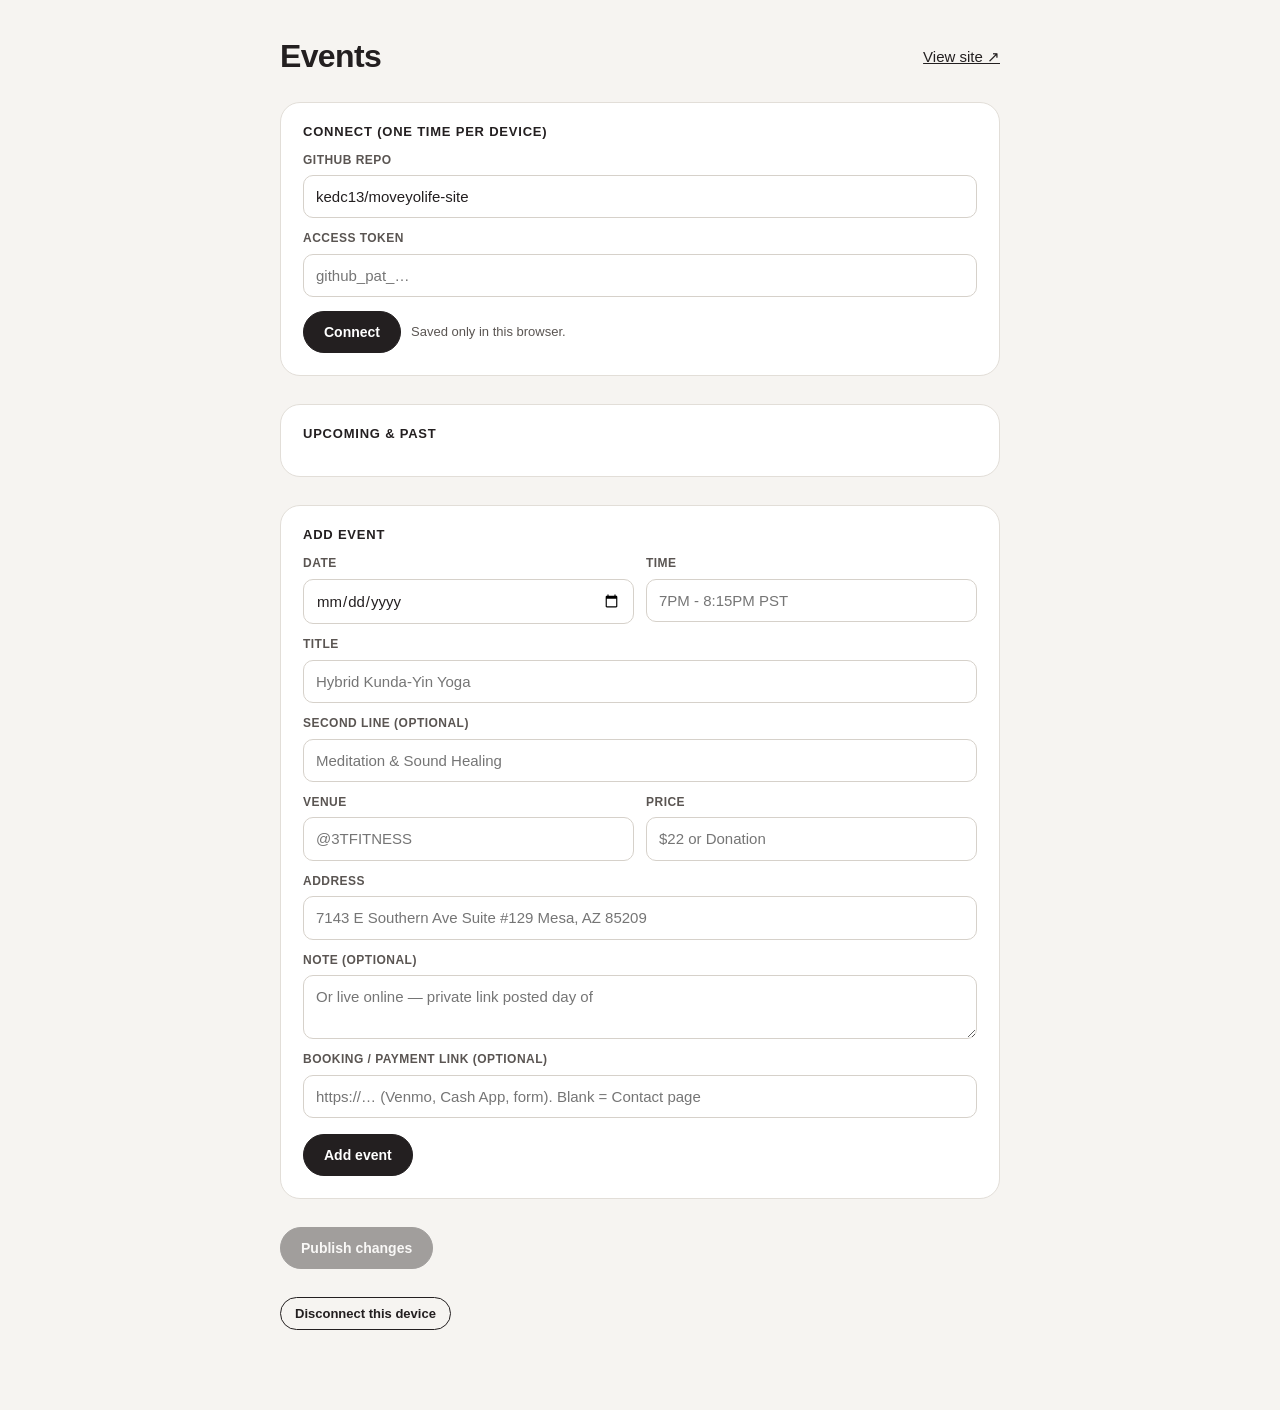
==== admin.html @ ab36c538 "Add files via upload" ====
<!doctype html>
<html><head><meta charset="utf-8"><meta name="viewport" content="width=device-width,initial-scale=1"><meta name="robots" content="noindex,nofollow"><title>MOVE YO LIFE — Events admin</title>
<style>
*{box-sizing:border-box}body{margin:0;background:#F6F4F1;color:#231F20;font:15px/1.45 Helvetica,Arial,sans-serif;-webkit-font-smoothing:antialiased}
a{color:#231F20}a:hover{color:#000}
.wrap{max-width:760px;margin:0 auto;padding:40px 20px 80px;display:flex;flex-direction:column;gap:28px}
h1{font:700 32px/1.05 Helvetica,Arial,sans-serif;letter-spacing:-.02em;margin:0}h2{font:700 13px/1 Helvetica,Arial,sans-serif;text-transform:uppercase;letter-spacing:.06em;margin:0 0 14px}
.card{background:#fff;border:1px solid #E2DED8;border-radius:20px;padding:22px}
.grid{display:grid;grid-template-columns:repeat(2,minmax(0,1fr));gap:12px}.full{grid-column:1/-1}
label{display:flex;flex-direction:column;gap:6px;font-size:12px;font-weight:700;text-transform:uppercase;letter-spacing:.04em;color:#5A5552}
input,textarea{font:400 15px/1.3 Helvetica,Arial,sans-serif;padding:11px 12px;border:1px solid #D6D1CA;border-radius:10px;background:#fff;color:#231F20;text-transform:none;letter-spacing:0}
textarea{min-height:64px;resize:vertical}
.btn{font:700 14px/1 Helvetica,Arial,sans-serif;padding:13px 20px;border-radius:999px;border:1px solid #231F20;background:transparent;color:#231F20;cursor:pointer}
.btn.ink{background:#231F20;color:#fff}.btn:disabled{opacity:.4;cursor:default}.btn.sm{padding:9px 14px;font-size:13px}
.row{display:flex;gap:10px;flex-wrap:wrap;align-items:center}
.ev{display:grid;grid-template-columns:90px minmax(0,1fr) auto;gap:14px;align-items:center;padding:14px 0;border-top:1px solid #ECE8E3}
.ev:first-child{border-top:0}.ev .d{font-weight:700;font-size:18px}.ev .m{color:#5A5552;font-size:13px}.past{opacity:.45}
#status{font-size:13px;color:#5A5552;min-height:1em}
.hide{display:none}
@media(max-width:560px){.grid{grid-template-columns:1fr}.ev{grid-template-columns:70px minmax(0,1fr)}.ev .act{grid-column:1/-1}}
</style></head>
<body><div class="wrap">
<div class="row" style="justify-content:space-between"><h1>Events</h1><a href="./" target="_blank">View site ↗</a></div>

<div class="card" id="setup">
<h2>Connect (one time per device)</h2>
<div class="grid">
<label class="full">GitHub repo<input id="repo" value="kedc13/moveyolife-site"></label>
<label class="full">Access token<input id="token" type="password" placeholder="github_pat_…"></label>
</div>
<div class="row" style="margin-top:14px"><button class="btn ink" id="connect">Connect</button><span class="m" style="font-size:13px;color:#5A5552">Saved only in this browser.</span></div>
</div>

<div id="app" class="hide" style="display:flex;flex-direction:column;gap:28px">
<div class="card"><h2>Upcoming & past</h2><div id="list"></div></div>
<div class="card">
<h2 id="formTitle">Add event</h2>
<div class="grid">
<label>Date<input id="f_day" type="date"></label>
<label>Time<input id="f_time" placeholder="7PM - 8:15PM PST"></label>
<label class="full">Title<input id="f_title" placeholder="Hybrid Kunda-Yin Yoga"></label>
<label class="full">Second line (optional)<input id="f_subtitle" placeholder="Meditation & Sound Healing"></label>
<label>Venue<input id="f_venue" placeholder="@3TFITNESS"></label>
<label>Price<input id="f_price" placeholder="$22 or Donation"></label>
<label class="full">Address<input id="f_address" placeholder="7143 E Southern Ave Suite #129 Mesa, AZ 85209"></label>
<label class="full">Note (optional)<textarea id="f_note" placeholder="Or live online — private link posted day of"></textarea></label>
<label class="full">Booking / payment link (optional)<input id="f_link" placeholder="https://… (Venmo, Cash App, form). Blank = Contact page"></label>
</div>
<div class="row" style="margin-top:16px"><button class="btn ink" id="add">Add event</button><button class="btn hide" id="cancel">Cancel edit</button></div>
</div>
<div class="row"><button class="btn ink" id="publish" disabled>Publish changes</button><span id="status"></span></div>
<div class="row"><button class="btn sm" id="logout">Disconnect this device</button></div>
</div>
</div>
<script>
const $ = id => document.getElementById(id);
const F = ["day","time","title","subtitle","venue","price","address","note","link"];
const MON = ["Jan.","Feb.","Mar.","Apr.","May","June","July","Aug.","Sept.","Oct.","Nov.","Dec."];
let events = [], sha = null, dirty = false, editing = -1;
const today = new Date().toISOString().slice(0,10);
const enc = s => btoa(unescape(encodeURIComponent(s)));
const dec = s => decodeURIComponent(escape(atob(s.replace(/\n/g,""))));
const cfg = () => ({ repo: localStorage.getItem("myl_repo") || $("repo").value.trim(), token: localStorage.getItem("myl_token") || "" });
const api = (path, opt = {}) => { const c = cfg(); return fetch("https://api.github.com/repos/" + c.repo + "/contents/" + path, { ...opt, headers: { Authorization: "Bearer " + c.token, Accept: "application/vnd.github+json", ...(opt.headers || {}) } }); };
const status = (t) => $("status").textContent = t;
const show = d => d.date || (d.day ? MON[+d.day.slice(5,7)-1] + " " + (+d.day.slice(8)) : "—");
const titleOf = e => Array.isArray(e.title) ? e.title.join(" · ") : [e.title, e.subtitle].filter(Boolean).join(" · ");
function render() {
  const sorted = events.map((e,i)=>({e,i})).sort((a,b)=>(a.e.day||"").localeCompare(b.e.day||""));
  $("list").innerHTML = sorted.length ? "" : '<p style="color:#5A5552;margin:0">No events yet. Add one below.</p>';
  sorted.forEach(({e,i}) => {
    const r = document.createElement("div"); r.className = "ev" + (e.day && e.day < today ? " past" : "");
    r.innerHTML = '<div class="d"></div><div><div style="font-weight:700"></div><div class="m"></div></div><div class="row act"><button class="btn sm">Edit</button><button class="btn sm">Delete</button></div>';
    r.children[0].textContent = show(e) + (e.day && e.day < today ? " (past)" : "");
    r.children[1].children[0].textContent = titleOf(e);
    r.children[1].children[1].textContent = [e.venue, e.time, e.price].filter(Boolean).join(" · ");
    const [ed, del] = r.querySelectorAll("button");
    ed.onclick = () => startEdit(i);
    del.onclick = () => { if (confirm("Delete “" + titleOf(e) + "”?")) { events.splice(i,1); mark(); } };
    $("list").appendChild(r);
  });
  $("publish").disabled = !dirty;
}
function mark() { dirty = true; status("Unpublished changes"); render(); }
function clearForm() { F.forEach(k => $("f_"+k).value = ""); editing = -1; $("formTitle").textContent = "Add event"; $("add").textContent = "Add event"; $("cancel").classList.add("hide"); }
function startEdit(i) {
  const e = events[i]; editing = i;
  const t = Array.isArray(e.title) ? e.title : [e.title, e.subtitle];
  F.forEach(k => $("f_"+k).value = e[k] || "");
  $("f_title").value = t[0] || ""; $("f_subtitle").value = t[1] || "";
  $("formTitle").textContent = "Edit event"; $("add").textContent = "Save edit"; $("cancel").classList.remove("hide");
  window.scrollTo({ top: $("formTitle").getBoundingClientRect().top + scrollY - 40, behavior: "smooth" });
}
$("cancel").onclick = clearForm;
$("add").onclick = () => {
  const e = {}; F.forEach(k => { const v = $("f_"+k).value.trim(); if (v) e[k] = v; });
  if (!e.day || !e.title) { alert("Date and title are required."); return; }
  if (editing >= 0) events[editing] = e; else events.push(e);
  clearForm(); mark();
};
async function load() {
  status("Loading…");
  const r = await api("events.json?ref=main&t=" + Date.now());
  if (r.status === 404) { events = []; sha = null; status("No events file yet — add events and publish."); render(); return true; }
  if (!r.ok) { status("Couldn’t connect (" + r.status + "). Check the repo name and token."); return false; }
  const j = await r.json(); sha = j.sha; events = JSON.parse(dec(j.content)); dirty = false; status("Loaded"); render(); return true;
}
$("publish").onclick = async () => {
  $("publish").disabled = true; status("Publishing…");
  const body = { message: "Update events", content: enc(JSON.stringify(events, null, 2)), branch: "main" }; if (sha) body.sha = sha;
  const r = await api("events.json", { method: "PUT", body: JSON.stringify(body) });
  if (!r.ok) { status("Publish failed (" + r.status + "). Reload and try again."); $("publish").disabled = false; return; }
  sha = (await r.json()).content.sha; dirty = false; render(); status("Published. Live on the site in about a minute.");
};
$("connect").onclick = async () => {
  localStorage.setItem("myl_repo", $("repo").value.trim()); localStorage.setItem("myl_token", $("token").value.trim());
  if (await load()) { $("setup").classList.add("hide"); $("app").classList.remove("hide"); } else localStorage.removeItem("myl_token");
};
$("logout").onclick = () => { localStorage.removeItem("myl_token"); location.reload(); };
window.onbeforeunload = () => dirty ? "You have unpublished changes." : undefined;
if (cfg().token) load().then(ok => { if (ok) { $("setup").classList.add("hide"); $("app").classList.remove("hide"); } });
</script>
</body></html>
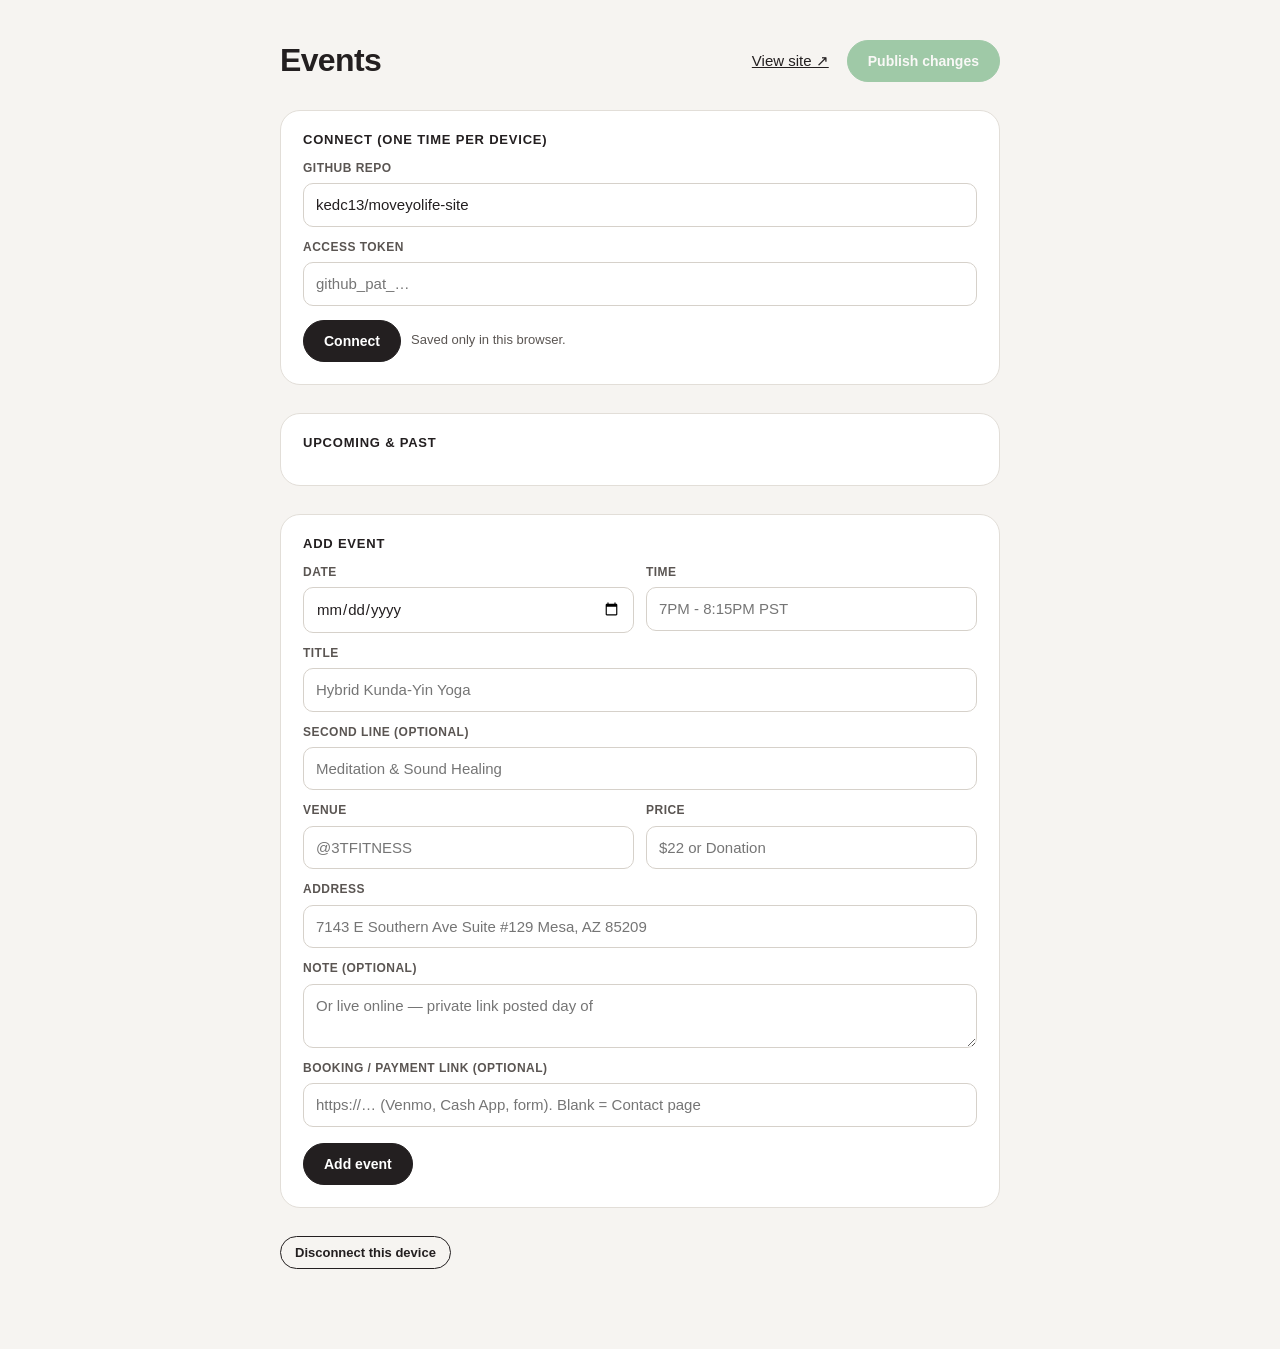
==== commit f73c5297: "Add files via upload" ====
--- a/admin.html
+++ b/admin.html
@@ -11,7 +11,7 @@
 input,textarea{font:400 15px/1.3 Helvetica,Arial,sans-serif;padding:11px 12px;border:1px solid #D6D1CA;border-radius:10px;background:#fff;color:#231F20;text-transform:none;letter-spacing:0}
 textarea{min-height:64px;resize:vertical}
 .btn{font:700 14px/1 Helvetica,Arial,sans-serif;padding:13px 20px;border-radius:999px;border:1px solid #231F20;background:transparent;color:#231F20;cursor:pointer}
-.btn.ink{background:#231F20;color:#fff}.btn:disabled{opacity:.4;cursor:default}.btn.sm{padding:9px 14px;font-size:13px}
+.btn.ink{background:#231F20;color:#fff}.btn.pub{background:#1F8A3B;border-color:#1F8A3B;color:#fff}.btn.pub:not(:disabled):hover{background:#18722F}.btn:disabled{opacity:.4;cursor:default}.btn.sm{padding:9px 14px;font-size:13px}
 .row{display:flex;gap:10px;flex-wrap:wrap;align-items:center}
 .ev{display:grid;grid-template-columns:90px minmax(0,1fr) auto;gap:14px;align-items:center;padding:14px 0;border-top:1px solid #ECE8E3}
 .ev:first-child{border-top:0}.ev .d{font-weight:700;font-size:18px}.ev .m{color:#5A5552;font-size:13px}.past{opacity:.45}
@@ -20,7 +20,7 @@
 @media(max-width:560px){.grid{grid-template-columns:1fr}.ev{grid-template-columns:70px minmax(0,1fr)}.ev .act{grid-column:1/-1}}
 </style></head>
 <body><div class="wrap">
-<div class="row" style="justify-content:space-between"><h1>Events</h1><a href="./" target="_blank">View site ↗</a></div>
+<div class="row" style="justify-content:space-between;position:sticky;top:0;z-index:5;background:#F6F4F1;padding:12px 0;margin:-12px 0"><h1>Events</h1><div class="row" style="gap:18px"><span id="status"></span><a href="./" target="_blank">View site ↗</a><button class="btn pub" id="publish" disabled>Publish changes</button></div></div>
 
 <div class="card" id="setup">
 <h2>Connect (one time per device)</h2>
@@ -48,7 +48,6 @@
 </div>
 <div class="row" style="margin-top:16px"><button class="btn ink" id="add">Add event</button><button class="btn hide" id="cancel">Cancel edit</button></div>
 </div>
-<div class="row"><button class="btn ink" id="publish" disabled>Publish changes</button><span id="status"></span></div>
 <div class="row"><button class="btn sm" id="logout">Disconnect this device</button></div>
 </div>
 </div>
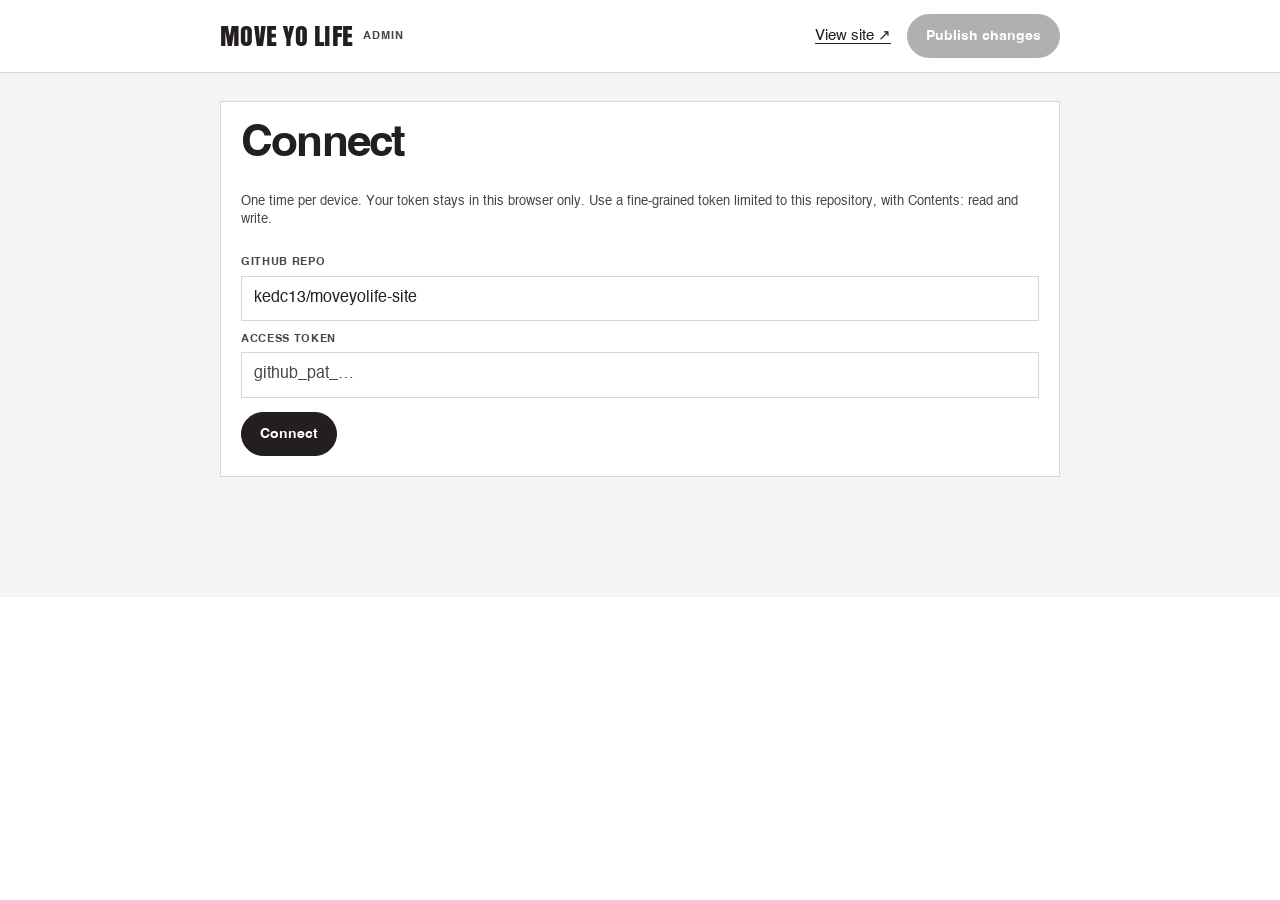
==== commit 8428be2b: "Add files via upload" ====
--- a/admin.html
+++ b/admin.html
@@ -1,122 +1,325 @@
 <!doctype html>
-<html><head><meta charset="utf-8"><meta name="viewport" content="width=device-width,initial-scale=1"><meta name="robots" content="noindex,nofollow"><title>MOVE YO LIFE — Events admin</title>
+<html lang="en"><head><meta charset="utf-8"><meta name="viewport" content="width=device-width,initial-scale=1">
+<meta name="robots" content="noindex,nofollow"><title>MOVE YO LIFE — Admin</title>
+<link rel="icon" href="favicon.png" type="image/png">
+<link rel="stylesheet" href="css/site.css">
 <style>
-*{box-sizing:border-box}body{margin:0;background:#F6F4F1;color:#231F20;font:15px/1.45 Helvetica,Arial,sans-serif;-webkit-font-smoothing:antialiased}
-a{color:#231F20}a:hover{color:#000}
-.wrap{max-width:760px;margin:0 auto;padding:40px 20px 80px;display:flex;flex-direction:column;gap:28px}
-h1{font:700 32px/1.05 Helvetica,Arial,sans-serif;letter-spacing:-.02em;margin:0}h2{font:700 13px/1 Helvetica,Arial,sans-serif;text-transform:uppercase;letter-spacing:.06em;margin:0 0 14px}
-.card{background:#fff;border:1px solid #E2DED8;border-radius:20px;padding:22px}
+*{box-sizing:border-box}
+body{margin:0;padding:0!important;background:var(--myl-paper);color:var(--myl-ink);font:400 15px/1.45 var(--font-sans)}
+a{color:var(--myl-ink)}
+.top{position:sticky;top:0;z-index:10;background:var(--myl-white);border-bottom:1px solid var(--myl-rule)}
+.bar{max-width:880px;margin:0 auto;padding:14px 20px;display:flex;align-items:center;gap:16px;flex-wrap:wrap}
+.brand{font:400 26px/1 var(--font-impact);text-transform:uppercase;letter-spacing:.01em;margin-right:auto}
+.brand small{font:700 11px/1 var(--font-sans);letter-spacing:.08em;margin-left:10px;color:var(--myl-graphite);vertical-align:middle}
+#status{font-size:13px;color:var(--myl-graphite)}
+.tabs{max-width:880px;margin:0 auto;padding:0 20px;display:flex;gap:4px;overflow-x:auto}
+.tab{font:700 14px/1 var(--font-sans);padding:14px 14px 12px;border:0;border-bottom:2px solid transparent;background:none;color:var(--myl-graphite);cursor:pointer;white-space:nowrap}
+.tab[aria-selected=true]{color:var(--myl-ink);border-color:var(--myl-ink)}
+.tab .dot{display:inline-block;width:7px;height:7px;border-radius:9px;background:var(--myl-apricot);margin-left:6px;vertical-align:2px}
+main{max-width:880px;margin:0 auto;padding:28px 20px 120px;display:flex;flex-direction:column;gap:20px}
+h1{font:700 clamp(30px,5vw,44px)/1 var(--font-sans);letter-spacing:-.04em;margin:0}
+.lead{font:400 20px/1.25 var(--font-serif);margin:6px 0 0;color:var(--myl-graphite)}
+.card{background:var(--myl-white);border:1px solid var(--myl-rule);padding:20px;display:flex;flex-direction:column;gap:14px}
+.card.past{opacity:.55}
+.card-h{display:flex;align-items:center;gap:10px}
+.card-h b{font:700 11px/1 var(--font-sans);letter-spacing:.08em;text-transform:uppercase;color:var(--myl-graphite);margin-right:auto}
 .grid{display:grid;grid-template-columns:repeat(2,minmax(0,1fr));gap:12px}.full{grid-column:1/-1}
-label{display:flex;flex-direction:column;gap:6px;font-size:12px;font-weight:700;text-transform:uppercase;letter-spacing:.04em;color:#5A5552}
-input,textarea{font:400 15px/1.3 Helvetica,Arial,sans-serif;padding:11px 12px;border:1px solid #D6D1CA;border-radius:10px;background:#fff;color:#231F20;text-transform:none;letter-spacing:0}
-textarea{min-height:64px;resize:vertical}
-.btn{font:700 14px/1 Helvetica,Arial,sans-serif;padding:13px 20px;border-radius:999px;border:1px solid #231F20;background:transparent;color:#231F20;cursor:pointer}
-.btn.ink{background:#231F20;color:#fff}.btn.pub{background:#1F8A3B;border-color:#1F8A3B;color:#fff}.btn.pub:not(:disabled):hover{background:#18722F}.btn:disabled{opacity:.4;cursor:default}.btn.sm{padding:9px 14px;font-size:13px}
+label{display:flex;flex-direction:column;gap:6px;font:700 11px/1.2 var(--font-sans);text-transform:uppercase;letter-spacing:.06em;color:var(--myl-graphite)}
+label.chk{flex-direction:row;align-items:center;gap:8px;text-transform:none;letter-spacing:0;font-size:14px;color:var(--myl-ink)}
+input:not([type=checkbox]),textarea,select{font:400 16px/1.35 var(--font-sans);padding:11px 12px;border:1px solid var(--myl-rule);border-radius:0;background:var(--myl-white);color:var(--myl-ink);text-transform:none;letter-spacing:0;width:100%}
+input:focus,textarea:focus,select:focus,button:focus-visible{outline:2px solid var(--myl-ink);outline-offset:1px}
+textarea{min-height:84px;resize:vertical}
+.hint{font:400 13px/1.4 var(--font-sans);text-transform:none;letter-spacing:0;color:var(--myl-graphite)}
+.btn{font:700 14px/1 var(--font-sans);padding:12px 18px;border-radius:999px;border:1px solid var(--myl-ink);background:transparent;color:var(--myl-ink);cursor:pointer;min-height:44px}
+.btn:hover{background:var(--myl-mist)}
+.btn.ink{background:var(--myl-ink);color:var(--myl-white)}.btn.ink:hover{background:#000}
+.btn.sm{padding:8px 12px;min-height:34px;font-size:13px}
+.btn.icon{width:34px;min-height:34px;padding:0}
+.btn:disabled{opacity:.35;cursor:default;background:transparent}
+.btn.ink:disabled{background:var(--myl-ink)}
 .row{display:flex;gap:10px;flex-wrap:wrap;align-items:center}
-.ev{display:grid;grid-template-columns:90px minmax(0,1fr) auto;gap:14px;align-items:center;padding:14px 0;border-top:1px solid #ECE8E3}
-.ev:first-child{border-top:0}.ev .d{font-weight:700;font-size:18px}.ev .m{color:#5A5552;font-size:13px}.past{opacity:.45}
-#status{font-size:13px;color:#5A5552;min-height:1em}
-.hide{display:none}
-@media(max-width:560px){.grid{grid-template-columns:1fr}.ev{grid-template-columns:70px minmax(0,1fr)}.ev .act{grid-column:1/-1}}
+.photo{display:flex;gap:14px;align-items:center}
+.thumb{width:88px;height:110px;flex:none;background:var(--myl-mist) center/cover no-repeat;display:flex;align-items:center;justify-content:center;font:700 10px/1.2 var(--font-sans);color:var(--myl-graphite);text-align:center;padding:6px;text-transform:uppercase;letter-spacing:.06em}
+.thumb.empty{border:1px dashed var(--myl-graphite);background:none}
+dialog{border:0;padding:0;max-width:min(720px,94vw);width:100%}
+dialog::backdrop{background:rgba(20,18,17,.7)}
+.lib{display:grid;grid-template-columns:repeat(auto-fill,minmax(110px,1fr));gap:10px;padding:18px;max-height:70vh;overflow:auto}
+.lib button{border:0;padding:0;aspect-ratio:4/5;background:var(--myl-mist) center/cover no-repeat;cursor:pointer}
+.lib button:hover{outline:3px solid var(--myl-ink)}
+.hide{display:none!important}
+.empty-state{color:var(--myl-graphite);margin:0}
+@media(max-width:600px){.grid{grid-template-columns:1fr}}
 </style></head>
-<body><div class="wrap">
-<div class="row" style="justify-content:space-between;position:sticky;top:0;z-index:5;background:#F6F4F1;padding:12px 0;margin:-12px 0"><h1>Events</h1><div class="row" style="gap:18px"><span id="status"></span><a href="./" target="_blank">View site ↗</a><button class="btn pub" id="publish" disabled>Publish changes</button></div></div>
-
-<div class="card" id="setup">
-<h2>Connect (one time per device)</h2>
-<div class="grid">
-<label class="full">GitHub repo<input id="repo" value="kedc13/moveyolife-site"></label>
-<label class="full">Access token<input id="token" type="password" placeholder="github_pat_…"></label>
-</div>
-<div class="row" style="margin-top:14px"><button class="btn ink" id="connect">Connect</button><span class="m" style="font-size:13px;color:#5A5552">Saved only in this browser.</span></div>
-</div>
-
-<div id="app" class="hide" style="display:flex;flex-direction:column;gap:28px">
-<div class="card"><h2>Upcoming & past</h2><div id="list"></div></div>
-<div class="card">
-<h2 id="formTitle">Add event</h2>
-<div class="grid">
-<label>Date<input id="f_day" type="date"></label>
-<label>Time<input id="f_time" placeholder="7PM - 8:15PM PST"></label>
-<label class="full">Title<input id="f_title" placeholder="Hybrid Kunda-Yin Yoga"></label>
-<label class="full">Second line (optional)<input id="f_subtitle" placeholder="Meditation & Sound Healing"></label>
-<label>Venue<input id="f_venue" placeholder="@3TFITNESS"></label>
-<label>Price<input id="f_price" placeholder="$22 or Donation"></label>
-<label class="full">Address<input id="f_address" placeholder="7143 E Southern Ave Suite #129 Mesa, AZ 85209"></label>
-<label class="full">Note (optional)<textarea id="f_note" placeholder="Or live online — private link posted day of"></textarea></label>
-<label class="full">Booking / payment link (optional)<input id="f_link" placeholder="https://… (Venmo, Cash App, form). Blank = Contact page"></label>
-</div>
-<div class="row" style="margin-top:16px"><button class="btn ink" id="add">Add event</button><button class="btn hide" id="cancel">Cancel edit</button></div>
-</div>
-<div class="row"><button class="btn sm" id="logout">Disconnect this device</button></div>
-</div>
-</div>
+<body>
+<header class="top">
+  <div class="bar"><div class="brand">Move yo life<small>ADMIN</small></div>
+    <span id="status" role="status"></span><a href="./" target="_blank" rel="noopener">View site ↗</a>
+    <button class="btn ink" id="publish" disabled>Publish changes</button></div>
+  <nav class="tabs hide" id="tabs" role="tablist"></nav>
+</header>
+<main>
+  <section class="card" id="setup">
+    <h1>Connect</h1>
+    <p class="hint">One time per device. Your token stays in this browser only. Use a fine-grained token limited to this repository, with Contents: read and write.</p>
+    <div class="grid">
+      <label class="full">GitHub repo<input id="repo" value="kedc13/moveyolife-site" autocomplete="off"></label>
+      <label class="full">Access token<input id="token" type="password" placeholder="github_pat_…" autocomplete="off"></label>
+    </div>
+    <div class="row"><button class="btn ink" id="connect">Connect</button></div>
+  </section>
+  <div id="view" class="hide" style="display:flex;flex-direction:column;gap:20px"></div>
+  <div class="row hide" id="foot"><button class="btn sm" id="logout">Disconnect this device</button></div>
+</main>
+<dialog id="libDlg"><div class="row" style="justify-content:space-between;padding:14px 18px;border-bottom:1px solid var(--myl-rule)"><b>Choose a photo</b><button class="btn sm" id="libClose">Close</button></div><div class="lib" id="lib"></div></dialog>
+<input type="file" id="file" accept="image/*" class="hide">
 <script>
+(() => {
 const $ = id => document.getElementById(id);
-const F = ["day","time","title","subtitle","venue","price","address","note","link"];
+const el = (tag, attrs = {}, ...kids) => { const n = document.createElement(tag); for (const [k, v] of Object.entries(attrs)) { if (k === "class") n.className = v; else if (k.startsWith("on")) n.addEventListener(k.slice(2), v); else if (v !== false && v != null) n.setAttribute(k, v === true ? "" : v); } kids.flat().forEach(k => n.append(k && k.nodeType ? k : document.createTextNode(k ?? ""))); return n; };
 const MON = ["Jan.","Feb.","Mar.","Apr.","May","June","July","Aug.","Sept.","Oct.","Nov.","Dec."];
-let events = [], sha = null, dirty = false, editing = -1;
-const today = new Date().toISOString().slice(0,10);
+const today = new Date().toISOString().slice(0, 10);
+const LIB = Array.from({ length: 10 }, (_, i) => "images/photo-" + String(i + 1).padStart(2, "0") + "-1600.webp");
 const enc = s => btoa(unescape(encodeURIComponent(s)));
-const dec = s => decodeURIComponent(escape(atob(s.replace(/\n/g,""))));
-const cfg = () => ({ repo: localStorage.getItem("myl_repo") || $("repo").value.trim(), token: localStorage.getItem("myl_token") || "" });
+const dec = s => decodeURIComponent(escape(atob(s.replace(/\n/g, ""))));
+const store = { get: k => { try { return localStorage.getItem(k); } catch (e) { return null; } }, set: (k, v) => { try { localStorage.setItem(k, v); } catch (e) {} }, del: k => { try { localStorage.removeItem(k); } catch (e) {} } };
+const cfg = () => ({ repo: store.get("myl_repo") || $("repo").value.trim(), token: store.get("myl_token") || "" });
 const api = (path, opt = {}) => { const c = cfg(); return fetch("https://api.github.com/repos/" + c.repo + "/contents/" + path, { ...opt, headers: { Authorization: "Bearer " + c.token, Accept: "application/vnd.github+json", ...(opt.headers || {}) } }); };
-const status = (t) => $("status").textContent = t;
-const show = d => d.date || (d.day ? MON[+d.day.slice(5,7)-1] + " " + (+d.day.slice(8)) : "—");
-const titleOf = e => Array.isArray(e.title) ? e.title.join(" · ") : [e.title, e.subtitle].filter(Boolean).join(" · ");
-function render() {
-  const sorted = events.map((e,i)=>({e,i})).sort((a,b)=>(a.e.day||"").localeCompare(b.e.day||""));
-  $("list").innerHTML = sorted.length ? "" : '<p style="color:#5A5552;margin:0">No events yet. Add one below.</p>';
-  sorted.forEach(({e,i}) => {
-    const r = document.createElement("div"); r.className = "ev" + (e.day && e.day < today ? " past" : "");
-    r.innerHTML = '<div class="d"></div><div><div style="font-weight:700"></div><div class="m"></div></div><div class="row act"><button class="btn sm">Edit</button><button class="btn sm">Delete</button></div>';
-    r.children[0].textContent = show(e) + (e.day && e.day < today ? " (past)" : "");
-    r.children[1].children[0].textContent = titleOf(e);
-    r.children[1].children[1].textContent = [e.venue, e.time, e.price].filter(Boolean).join(" · ");
-    const [ed, del] = r.querySelectorAll("button");
-    ed.onclick = () => startEdit(i);
-    del.onclick = () => { if (confirm("Delete “" + titleOf(e) + "”?")) { events.splice(i,1); mark(); } };
-    $("list").appendChild(r);
+const status = t => $("status").textContent = t;
+const preview = {}; // path -> local object URL for images uploaded this session (before the site redeploys)
+const imgURL = p => !p ? "" : preview[p] || (/^images\//.test(p) ? p.replace(/-1600\.webp$/, "-800.webp") : "");
+
+// ---------- data ----------
+const files = { events: { path: "events.json", data: [], sha: null, dirty: false }, content: { path: "content.json", data: {}, sha: null, dirty: false } };
+const TABS = [
+  { id: "events", label: "Events", file: "events" },
+  { id: "confessions", label: "Confessionals", file: "content" },
+  { id: "offers", label: "Experience", file: "content" },
+  { id: "shop", label: "Shop", file: "content" }
+];
+let tab = "events";
+const dirtyTabs = new Set();
+function mark(f) { files[f].dirty = true; dirtyTabs.add(tab); status("Unpublished changes"); $("publish").disabled = false; drawTabs(); }
+
+async function loadFile(f) {
+  const r = await api(files[f].path + "?ref=main&t=" + Date.now());
+  if (r.status === 404) { files[f].sha = null; files[f].data = f === "events" ? [] : {}; return true; }
+  if (!r.ok) throw new Error(r.status);
+  const j = await r.json(); files[f].sha = j.sha; files[f].data = JSON.parse(dec(j.content)); files[f].dirty = false; return true;
+}
+function normEvents(list) {
+  return (Array.isArray(list) ? list : []).map(e => {
+    const o = { ...e };
+    if (Array.isArray(o.title)) { o.subtitle = o.subtitle || o.title[1] || ""; o.title = o.title[0] || ""; }
+    return o;
   });
-  $("publish").disabled = !dirty;
-}
-function mark() { dirty = true; status("Unpublished changes"); render(); }
-function clearForm() { F.forEach(k => $("f_"+k).value = ""); editing = -1; $("formTitle").textContent = "Add event"; $("add").textContent = "Add event"; $("cancel").classList.add("hide"); }
-function startEdit(i) {
-  const e = events[i]; editing = i;
-  const t = Array.isArray(e.title) ? e.title : [e.title, e.subtitle];
-  F.forEach(k => $("f_"+k).value = e[k] || "");
-  $("f_title").value = t[0] || ""; $("f_subtitle").value = t[1] || "";
-  $("formTitle").textContent = "Edit event"; $("add").textContent = "Save edit"; $("cancel").classList.remove("hide");
-  window.scrollTo({ top: $("formTitle").getBoundingClientRect().top + scrollY - 40, behavior: "smooth" });
-}
-$("cancel").onclick = clearForm;
-$("add").onclick = () => {
-  const e = {}; F.forEach(k => { const v = $("f_"+k).value.trim(); if (v) e[k] = v; });
-  if (!e.day || !e.title) { alert("Date and title are required."); return; }
-  if (editing >= 0) events[editing] = e; else events.push(e);
-  clearForm(); mark();
-};
-async function load() {
+}
+async function loadAll() {
   status("Loading…");
-  const r = await api("events.json?ref=main&t=" + Date.now());
-  if (r.status === 404) { events = []; sha = null; status("No events file yet — add events and publish."); render(); return true; }
-  if (!r.ok) { status("Couldn’t connect (" + r.status + "). Check the repo name and token."); return false; }
-  const j = await r.json(); sha = j.sha; events = JSON.parse(dec(j.content)); dirty = false; status("Loaded"); render(); return true;
+  try { await loadFile("events"); await loadFile("content"); }
+  catch (e) { status("Couldn’t connect (" + e.message + "). Check the repo name and token."); return false; }
+  files.events.data = normEvents(files.events.data);
+  const c = files.content.data; ["confessions", "offers", "apparel", "online"].forEach(k => { if (!Array.isArray(c[k])) c[k] = []; });
+  status("All changes published"); return true;
+}
+async function putFile(path, base64, sha, message) {
+  const body = { message, content: base64, branch: "main" }; if (sha) body.sha = sha;
+  const r = await api(path, { method: "PUT", body: JSON.stringify(body) });
+  if (!r.ok) throw new Error(r.status);
+  return (await r.json()).content.sha;
 }
 $("publish").onclick = async () => {
   $("publish").disabled = true; status("Publishing…");
-  const body = { message: "Update events", content: enc(JSON.stringify(events, null, 2)), branch: "main" }; if (sha) body.sha = sha;
-  const r = await api("events.json", { method: "PUT", body: JSON.stringify(body) });
-  if (!r.ok) { status("Publish failed (" + r.status + "). Reload and try again."); $("publish").disabled = false; return; }
-  sha = (await r.json()).content.sha; dirty = false; render(); status("Published. Live on the site in about a minute.");
+  try {
+    for (const f of ["events", "content"]) {
+      if (!files[f].dirty) continue;
+      let data = files[f].data;
+      if (f === "events") data = data.filter(e => !(e.day && e.day < today)).map(e => { const o = {}; for (const [k, v] of Object.entries(e)) if (v !== "" && v != null) o[k] = v; return o; });
+      files[f].sha = await putFile(files[f].path, enc(JSON.stringify(data, null, 2) + "\n"), files[f].sha, "Update " + files[f].path + " from admin");
+      files[f].dirty = false;
+    }
+    dirtyTabs.clear(); status("Published. Live on the site in about a minute."); drawTabs();
+  } catch (e) {
+    status(e.message === "409" ? "Someone else published first. Reload this page, then redo your edit." : "Publish failed (" + e.message + "). Try again.");
+    $("publish").disabled = false;
+  }
 };
+
+// ---------- image upload ----------
+let pickCb = null;
+$("file").onchange = async () => {
+  const f = $("file").files[0]; $("file").value = ""; if (!f || !pickCb) return;
+  const cb = pickCb; pickCb = null;
+  try {
+    status("Preparing photo…");
+    const bmp = await createImageBitmap(f);
+    const s = Math.min(1, 1600 / Math.max(bmp.width, bmp.height));
+    const cv = document.createElement("canvas"); cv.width = Math.round(bmp.width * s); cv.height = Math.round(bmp.height * s);
+    cv.getContext("2d").drawImage(bmp, 0, 0, cv.width, cv.height);
+    const blob = await new Promise(r => cv.toBlob(r, "image/webp", 0.8));
+    const b64 = await new Promise(r => { const fr = new FileReader(); fr.onload = () => r(fr.result.split(",")[1]); fr.readAsDataURL(blob); });
+    const slug = (f.name.replace(/\.[^.]+$/, "").toLowerCase().replace(/[^a-z0-9]+/g, "-").replace(/^-|-$/g, "") || "photo").slice(0, 40);
+    const path = "images/uploads/" + slug + "-" + Date.now().toString(36) + ".webp";
+    status("Uploading photo…");
+    await putFile(path, b64, null, "Upload " + path + " from admin");
+    preview[path] = URL.createObjectURL(blob);
+    status("Photo uploaded. Publish to put it on the site.");
+    cb(path);
+  } catch (e) { status("Photo upload failed (" + e.message + ")."); }
+};
+function openLib(cb) {
+  const lib = $("lib"); lib.replaceChildren();
+  LIB.forEach(p => lib.append(el("button", { type: "button", "aria-label": p, style: "background-image:url('" + imgURL(p) + "')", onclick: () => { $("libDlg").close(); cb(p); } })));
+  $("libDlg").showModal();
+}
+$("libClose").onclick = () => $("libDlg").close();
+
+function photoField(label, value, onChange, opts = {}) {
+  const thumb = el("div", { class: "thumb" + (value ? "" : " empty") });
+  const paint = v => { const u = imgURL(v); thumb.className = "thumb" + (v ? "" : " empty"); thumb.style.backgroundImage = u ? "url('" + u + "')" : ""; thumb.textContent = v ? (u ? "" : "Default photo") : (opts.emptyText || "No photo"); };
+  paint(value);
+  const set = v => { paint(v); onChange(v); };
+  return el("div", { class: "full" }, el("label", {}, label),
+    el("div", { class: "photo", style: "margin-top:6px" }, thumb,
+      el("div", { class: "row" },
+        el("button", { class: "btn sm", type: "button", onclick: () => { pickCb = set; $("file").click(); } }, "Upload"),
+        opts.library === false ? "" : el("button", { class: "btn sm", type: "button", onclick: () => openLib(set) }, "Library"),
+        el("button", { class: "btn sm", type: "button", onclick: () => set("") }, "Remove"))),
+    opts.hint ? el("p", { class: "hint", style: "margin:8px 0 0" }, opts.hint) : "");
+}
+function input(label, value, onInput, attrs = {}) {
+  const i = el(attrs.multiline ? "textarea" : "input", { ...attrs, multiline: null });
+  i.value = value || ""; i.addEventListener("input", () => onInput(i.value));
+  return el("label", { class: attrs.full ? "full" : "" }, label, i, attrs.help ? el("span", { class: "hint" }, attrs.help) : "");
+}
+function select(label, value, options, onChange) {
+  const s = el("select", {}, options.map(([v, t]) => el("option", { value: v }, t)));
+  s.value = value || options[0][0]; s.addEventListener("change", () => onChange(s.value));
+  return el("label", {}, label, s);
+}
+function listEditor({ items, file, title, addLabel, blank, render, onChange }) {
+  const box = el("div", { style: "display:flex;flex-direction:column;gap:14px" });
+  const draw = () => {
+    box.replaceChildren();
+    if (!items.length) box.append(el("p", { class: "empty-state" }, "Nothing here yet."));
+    items.forEach((it, i) => {
+      const c = el("div", { class: "card" + (it.day && it.day < today ? " past" : "") });
+      const change = () => { mark(file); onChange && onChange(); };
+      c.append(el("div", { class: "card-h" }, el("b", {}, title(it, i)),
+        el("button", { class: "btn sm icon", type: "button", "aria-label": "Move up", disabled: i === 0, onclick: () => { [items[i - 1], items[i]] = [items[i], items[i - 1]]; change(); draw(); } }, "↑"),
+        el("button", { class: "btn sm icon", type: "button", "aria-label": "Move down", disabled: i === items.length - 1, onclick: () => { [items[i + 1], items[i]] = [items[i], items[i + 1]]; change(); draw(); } }, "↓"),
+        el("button", { class: "btn sm", type: "button", onclick: () => { if (confirm("Delete this item?")) { items.splice(i, 1); change(); draw(); } } }, "Delete")));
+      c.append(el("div", { class: "grid" }, render(it, change, draw)));
+      box.append(c);
+    });
+  };
+  draw();
+  return el("div", { style: "display:flex;flex-direction:column;gap:14px" }, box,
+    el("div", { class: "row" }, el("button", { class: "btn ink", type: "button", onclick: () => { items.push(blank()); mark(file); draw(); box.lastChild.scrollIntoView({ behavior: "smooth", block: "center" }); } }, addLabel)));
+}
+
+// ---------- views ----------
+const head = (h, p) => el("div", {}, el("h1", {}, h), el("p", { class: "lead" }, p));
+const fmtDay = d => d ? MON[+d.slice(5, 7) - 1] + " " + (+d.slice(8)) : "";
+const VIEWS = {
+  events() {
+    const items = files.events.data;
+    items.sort((a, b) => (a.day || "").localeCompare(b.day || ""));
+    const past = items.filter(e => e.day && e.day < today).length;
+    const undated = items.filter(e => !e.day).length;
+    return [head("Events", "Shown on the Experience page. Past events are removed when you publish."),
+      undated ? el("p", { class: "hint" }, undated + " event" + (undated > 1 ? "s have" : " has") + " no date picked, so " + (undated > 1 ? "they" : "it") + " will never expire. Pick a date to fix it.") : "",
+      past ? el("p", { class: "hint" }, past + " past event" + (past > 1 ? "s" : "") + " (faded) will be removed on publish.") : "",
+      listEditor({ items, file: "events", addLabel: "Add event",
+        title: e => (e.day ? fmtDay(e.day) : (e.date || "No date")) + (e.day && e.day < today ? " · past" : ""),
+        blank: () => ({ day: "", time: "", title: "", subtitle: "", venue: "", price: "", address: "", note: "", link: "" }),
+        render: (e, ch, draw) => [
+          input("Date", e.day, v => { e.day = v; if (v) delete e.date; ch(); }, { type: "date", onchange: null }),
+          input("Time", e.time, v => { e.time = v; ch(); }, { placeholder: "7PM – 8:15PM" }),
+          input("Title", e.title, v => { e.title = v; ch(); }, { full: true, placeholder: "Hybrid Kunda-Yin Yoga" }),
+          input("Second line (optional)", e.subtitle, v => { e.subtitle = v; ch(); }, { full: true, placeholder: "Meditation & Sound Healing" }),
+          input("Venue", e.venue, v => { e.venue = v; ch(); }, { placeholder: "@3TFITNESS" }),
+          input("Price", e.price, v => { e.price = v; ch(); }, { placeholder: "$22 or Donation" }),
+          input("Address", e.address, v => { e.address = v; ch(); }, { full: true }),
+          input("Note (optional)", e.note, v => { e.note = v; ch(); }, { full: true, multiline: true }),
+          input("Booking / payment link (optional)", e.link, v => { e.link = v; ch(); }, { full: true, type: "url", placeholder: "https://…", help: "Leave blank to send people to the Contact page." })
+        ] })];
+  },
+  confessions() {
+    const items = files.content.data.confessions;
+    return [head("Confessionals", "Messages people sent after they moved. Shown on Home; tick “Work with Mo” to also show one there."),
+      listEditor({ items, file: "content", addLabel: "Add message",
+        title: (c, i) => (i + 1) + " · " + ("screenshot" in c ? "Screenshot" : "Text message") + (c.from ? " · " + c.from : "") + ("screenshot" in c && !c.screenshot ? " · hidden until a screenshot is added" : ""),
+        blank: () => ({ from: "", time: "", text: [] }),
+        render: (c, ch, draw) => {
+          const isShot = "screenshot" in c;
+          const out = [
+            select("Type", isShot ? "shot" : "text", [["text", "Text message"], ["shot", "Screenshot"]], v => { if (v === "shot") { c.screenshot = c.screenshot || ""; delete c.text; delete c.photo; } else { delete c.screenshot; c.text = c.text || []; } ch(); draw(); }),
+            input("From", c.from, v => { c.from = v; ch(); }, { placeholder: "Thursday class" }),
+            input("Time label", c.time, v => { c.time = v; ch(); }, { placeholder: "Thu 7:02 PM" })];
+          if (isShot) out.push(photoField("Screenshot", c.screenshot, v => { c.screenshot = v; ch(); }, { library: false, emptyText: "Needs screenshot", hint: "Hidden on the site until you add one." }));
+          else {
+            out.push(input("Message", (c.text || []).join("\n\n"), v => { c.text = v.split(/\n\s*\n/).map(s => s.trim()).filter(Boolean); ch(); }, { full: true, multiline: true, rows: 5, help: "Leave a blank line between bubbles." }));
+            out.push(photoField("Photo in the thread (optional)", c.photo, v => { if (v) c.photo = v; else delete c.photo; ch(); }));
+          }
+          const cb = el("input", { type: "checkbox" }); cb.checked = !!c.work; cb.onchange = () => { if (cb.checked) c.work = true; else delete c.work; ch(); };
+          out.push(el("label", { class: "chk full" }, cb, "Also show on Work with Mo"));
+          return out;
+        } })];
+  },
+  offers() {
+    const items = files.content.data.offers;
+    return [head("Experience", "The “Ways to experience” list on the Experience page."),
+      listEditor({ items, file: "content", addLabel: "Add offering",
+        title: (o, i) => String(i + 1).padStart(2, "0") + (o.title ? " · " + o.title : ""),
+        blank: () => ({ title: "", text: "", photo: "" }),
+        render: (o, ch) => [
+          input("Title", o.title, v => { o.title = v; ch(); }, { full: true }),
+          input("Description", o.text, v => { o.text = v; ch(); }, { full: true, multiline: true }),
+          photoField("Photo (shows on hover)", o.photo, v => { o.photo = v; ch(); })
+        ] })];
+  },
+  shop() {
+    const c = files.content.data;
+    return [head("Shop", "Apparel and online offerings on the Shop page."),
+      el("div", { class: "card" }, el("div", { class: "grid" }, input("Store link (Printify)", c.shopUrl, v => { c.shopUrl = v.trim(); mark("content"); }, { full: true, type: "url", placeholder: "https://your-store.printify.me", help: "Adds a “Shop apparel” button, and product tiles open the store unless they have their own link." }))),
+      el("h2", { style: "font:700 13px/1 var(--font-sans);letter-spacing:.08em;text-transform:uppercase;margin:12px 0 0" }, "Apparel"),
+      listEditor({ items: c.apparel, file: "content", addLabel: "Add product",
+        title: (a, i) => (i + 1) + (a.name ? " · " + a.name : ""),
+        blank: () => ({ name: "", note: "", price: "", tone: "sand" }),
+        render: (a, ch) => [
+          input("Name", a.name, v => { a.name = v; ch(); }),
+          input("Price", a.price, v => { a.price = v; ch(); }, { placeholder: "$35" }),
+          input("Details", a.note, v => { a.note = v; ch(); }, { placeholder: "Black · S–XXL" }),
+          select("Tile color (when no photo)", a.tone, [["sand", "Sand"], ["mist", "Mist"], ["ink", "Ink"]], v => { a.tone = v; ch(); }),
+          input("Buy link (optional)", a.link, v => { if (v) a.link = v; else delete a.link; ch(); }, { full: true, type: "url", placeholder: "https://…" }),
+          photoField("Product photo (optional)", a.image, v => { if (v) a.image = v; else delete a.image; ch(); }, { hint: "Without a photo, the tile shows the logo." })
+        ] }),
+      el("h2", { style: "font:700 13px/1 var(--font-sans);letter-spacing:.08em;text-transform:uppercase;margin:24px 0 0" }, "Online classes + courses"),
+      listEditor({ items: c.online, file: "content", addLabel: "Add online offering",
+        title: (o, i) => String(i + 1).padStart(2, "0") + (o.name ? " · " + o.name : ""),
+        blank: () => ({ name: "", text: "", status: "Coming soon" }),
+        render: (o, ch) => [
+          input("Name", o.name, v => { o.name = v; ch(); }),
+          input("Status label", o.status, v => { o.status = v; ch(); }, { placeholder: "Coming soon / Enroll" }),
+          input("Description", o.text, v => { o.text = v; ch(); }, { full: true, multiline: true }),
+          input("Link (optional)", o.link, v => { if (v) o.link = v; else delete o.link; ch(); }, { full: true, type: "url", placeholder: "https://…", help: "Adds a link on the status label." })
+        ] })];
+  }
+};
+function drawTabs() {
+  $("tabs").replaceChildren(...TABS.map(t => el("button", { class: "tab", role: "tab", "aria-selected": t.id === tab ? "true" : "false", onclick: () => { tab = t.id; drawTabs(); draw(); } },
+    t.label, dirtyTabs.has(t.id) ? el("span", { class: "dot", "aria-label": "unpublished" }) : "")));
+}
+function draw() { $("view").replaceChildren(...VIEWS[tab]().filter(Boolean)); window.scrollTo(0, 0); }
+function enter() { ["setup"].forEach(i => $(i).classList.add("hide")); ["view", "tabs", "foot"].forEach(i => $(i).classList.remove("hide")); drawTabs(); draw(); }
+
 $("connect").onclick = async () => {
-  localStorage.setItem("myl_repo", $("repo").value.trim()); localStorage.setItem("myl_token", $("token").value.trim());
-  if (await load()) { $("setup").classList.add("hide"); $("app").classList.remove("hide"); } else localStorage.removeItem("myl_token");
+  store.set("myl_repo", $("repo").value.trim()); store.set("myl_token", $("token").value.trim());
+  if (await loadAll()) enter(); else store.del("myl_token");
 };
-$("logout").onclick = () => { localStorage.removeItem("myl_token"); location.reload(); };
-window.onbeforeunload = () => dirty ? "You have unpublished changes." : undefined;
-if (cfg().token) load().then(ok => { if (ok) { $("setup").classList.add("hide"); $("app").classList.remove("hide"); } });
+$("logout").onclick = () => { store.del("myl_token"); location.reload(); };
+window.addEventListener("beforeunload", e => { if (files.events.dirty || files.content.dirty) { e.preventDefault(); e.returnValue = ""; } });
+if (cfg().token) loadAll().then(ok => ok && enter());
+})();
 </script>
 </body></html>
--- a/css/site.css
+++ b/css/site.css
@@ -0,0 +1 @@
+@font-face{font-family:Anton;src:url(../fonts/Anton-400.woff2) format("woff2");font-weight:400;font-style:normal;font-display:swap}@font-face{font-family:Very Vogue Text;src:url(../fonts/VeryVogueText-400.woff2) format("woff2");font-weight:400;font-style:normal;font-display:swap}@font-face{font-family:Very Vogue Text;src:url(../fonts/VeryVogueText-400-italic.woff2) format("woff2");font-weight:400;font-style:italic;font-display:swap}@font-face{font-family:MYL Helvetica;src:url(../fonts/MYLHelvetica-300.woff2) format("woff2");font-weight:300;font-style:normal;font-display:swap}@font-face{font-family:MYL Helvetica;src:url(../fonts/MYLHelvetica-300-italic.woff2) format("woff2");font-weight:300;font-style:italic;font-display:swap}@font-face{font-family:MYL Helvetica;src:url(../fonts/MYLHelvetica-400.woff2) format("woff2");font-weight:400;font-style:normal;font-display:swap}@font-face{font-family:MYL Helvetica;src:url(../fonts/MYLHelvetica-400-italic.woff2) format("woff2");font-weight:400;font-style:italic;font-display:swap}@font-face{font-family:MYL Helvetica;src:url(../fonts/MYLHelvetica-700.woff2) format("woff2");font-weight:700;font-style:normal;font-display:swap}@font-face{font-family:MYL Helvetica;src:url(../fonts/MYLHelvetica-700-italic.woff2) format("woff2");font-weight:700;font-style:italic;font-display:swap}@font-face{font-family:Snell Roundhand;src:url(../fonts/SnellRoundhand-400.woff2) format("woff2");font-weight:400;font-style:normal;font-display:swap}@font-face{font-family:Snell Roundhand;src:url(../fonts/SnellRoundhand-700.woff2) format("woff2");font-weight:700;font-style:normal;font-display:swap}@font-face{font-family:Snell Roundhand;src:url(../fonts/SnellRoundhand-900.woff2) format("woff2");font-weight:900;font-style:normal;font-display:swap}:root{--myl-sand:#E6E2D3;--myl-mist:#EEEEEE;--myl-white:#FFFFFF;--myl-black:#000000;--myl-ink:#231F20;--myl-ink-soft:#221F1F;--myl-graphite:#474748;--myl-paper:#F4F4F4;--myl-rule:#D6D6D6;--myl-blush:#FFD9FA;--myl-lavender:#BEB0EA;--myl-sky:#A3D2EF;--myl-sage:#CBD895;--myl-butter:#F2E69C;--myl-apricot:#F4B47F;--myl-rose:#F9A7B9;--bg-page:var(--myl-white);--bg-warm:var(--myl-sand);--bg-cool:var(--myl-mist);--bg-inverse:var(--myl-ink);--surface-card:var(--myl-white);--fg-1:var(--myl-ink);--fg-2:var(--myl-graphite);--fg-inverse:var(--myl-white);--fg-on-dark:var(--myl-mist);--border-strong:var(--myl-ink);--border-hair:var(--myl-rule);--text-body:var(--myl-graphite);--text-heading:var(--myl-ink);--accent-1:var(--myl-lavender);--accent-2:var(--myl-sky);--accent-3:var(--myl-butter)}:root{--font-impact:"Anton","Impact","Haettenschweiler",sans-serif;--font-serif:"Very Vogue Text","Didot","Bodoni 72",serif;--font-sans:"MYL Helvetica","Helvetica Neue","Helvetica","Arial",sans-serif;--font-script:"Snell Roundhand","Apple Chancery",cursive;--fs-poster:180px;--fs-mega:240px;--fs-display:96px;--fs-h1:72px;--fs-h2:60px;--fs-h3:44px;--fs-h4:32px;--fs-lead:28px;--fs-body:20px;--fs-small:16px;--fs-label:14px;--lh-tight:.92;--lh-snug:1.05;--lh-body:1.3;--lh-serif-body:1.42;--tracking-tight:-.01em;--tracking-wide-caps:.6em;--type-impact:400 var(--fs-poster)/var(--lh-tight) var(--font-impact);--type-serif-display:400 var(--fs-h1)/var(--lh-snug) var(--font-serif);--type-serif-italic:italic 400 var(--fs-h3)/1.25 var(--font-serif);--type-sans-headline:700 var(--fs-h2)/var(--lh-snug) var(--font-sans);--type-label:700 var(--fs-label)/1.2 var(--font-sans);--type-body:400 var(--fs-body)/var(--lh-body) var(--font-sans);--type-body-serif:400 var(--fs-body)/var(--lh-serif-body) var(--font-serif);--type-script:400 var(--fs-h3)/1.1 var(--font-script)}:root{--space-1:4px;--space-2:8px;--space-3:12px;--space-4:16px;--space-5:24px;--space-6:32px;--space-7:48px;--space-8:64px;--space-9:96px;--space-10:128px;--margin-canvas:60px;--margin-canvas-wide:96px;--radius-0:0;--border-rule:1.5px solid var(--myl-ink);--border-hair:1px solid var(--myl-rule);--shadow-none:none;--frame-polaroid-pad:7.3%;--ease-calm:cubic-bezier(.22,.61,.36,1);--dur-1:.18s;--dur-2:.4s;--dur-3:.9s}.myl-impact{font:var(--type-impact);text-transform:uppercase;color:var(--fg-1)}.myl-serif-display{font:var(--type-serif-display);text-transform:uppercase;letter-spacing:var(--tracking-tight);color:var(--fg-1)}.myl-serif-italic{font:var(--type-serif-italic);color:var(--fg-1)}.myl-sans-headline{font:var(--type-sans-headline);color:var(--fg-1)}.myl-label{font:var(--type-label);text-transform:uppercase;color:var(--fg-1)}.myl-body{font:var(--type-body);color:var(--text-body)}.myl-body-serif{font:var(--type-body-serif);color:var(--text-body)}.myl-script{font:var(--type-script);color:var(--fg-1)}a{color:var(--myl-ink);text-decoration:underline;text-underline-offset:3px}html,body{margin:0;background:var(--myl-white);color:var(--myl-ink);font-family:var(--font-sans);-webkit-font-smoothing:antialiased}*{box-sizing:border-box}@media (min-width:960px){body{padding-right:22px}}@keyframes myl-marquee{0%{transform:translate(0)}to{transform:translate(-33.333%)}}html{scroll-behavior:smooth}.v2-path .v2-media{transition:scale 1.2s cubic-bezier(.22,.61,.36,1)}.v2-path:hover .v2-media{scale:1.04}.v2-path:hover .v2-arrow{transform:translate(8px)}@media (prefers-reduced-motion:reduce){html{scroll-behavior:auto}*{animation:none!important;transition:none!important}}.v2-swipe::-webkit-scrollbar{display:none}.v2-row{transition:background .3s}.v2-row:hover{background:var(--page-hover,var(--myl-mist))}.v2-arrow{transition:transform .4s cubic-bezier(.22,.61,.36,1)}.v2-row:hover .v2-arrow{transform:translate(8px)}.myl-pill{--fill:var(--myl-ink);--on:var(--myl-white);position:relative;isolation:isolate;overflow:hidden;transition:color .28s cubic-bezier(.65,0,.35,1),border-color .28s cubic-bezier(.65,0,.35,1)}.myl-pill-light{--fill:var(--myl-mist);--on:var(--myl-ink)}.myl-pill:before{content:"";position:absolute;inset:-1px;z-index:-1;background:var(--fill);border-radius:inherit;transform:scaleX(0);transform-origin:right center;transition:transform .32s cubic-bezier(.65,0,.35,1)}.myl-pill:hover:before,.myl-pill:focus-visible:before{transform:scaleX(1);transform-origin:left center}.myl-pill:hover,.myl-pill:focus-visible{color:var(--on)!important;border-color:var(--fill)!important}.myl-pill>span{display:inline-block;transition:transform .32s cubic-bezier(.65,0,.35,1)}.myl-pill:hover>span{transform:translate(5px)}.myl-pill:active{transform:scale(.97)}.myl-roll{display:inline-block}.myl-roll-in{display:inline-flex;flex-direction:column;height:1.2em;overflow:hidden;vertical-align:top}.myl-roll-in>span{display:block;line-height:1.2em;transition:transform .42s cubic-bezier(.76,0,.24,1)}.myl-roll-in>span+span{transition-delay:.02s}.myl-roll:hover .myl-roll-in>span,.myl-roll:focus-visible .myl-roll-in>span{transform:translateY(-100%)}.myl-pill,.myl-chip{display:inline-flex;align-items:center;justify-content:center;line-height:1!important;text-box:trim-both cap alphabetic}.myl-menu{clip-path:inset(0 0 100% 0);visibility:hidden;transition:clip-path .38s cubic-bezier(.76,0,.24,1),visibility 0s .38s}.myl-menu.open{clip-path:inset(0 0 0 0);visibility:visible;transition:clip-path .6s cubic-bezier(.76,0,.24,1),visibility 0s}.myl-menu-item{opacity:0;transform:translateY(28px);transition:opacity .15s ease,transform .15s ease}.myl-menu.open .myl-menu-item{opacity:1;transform:none;transition:opacity .4s cubic-bezier(.22,1,.36,1) calc(.3s + var(--i) * .05s),transform .5s cubic-bezier(.22,1,.36,1) calc(.3s + var(--i) * .05s)}input::placeholder{color:var(--myl-graphite)}a{color:var(--myl-ink)}a:hover{color:var(--myl-graphite)}
